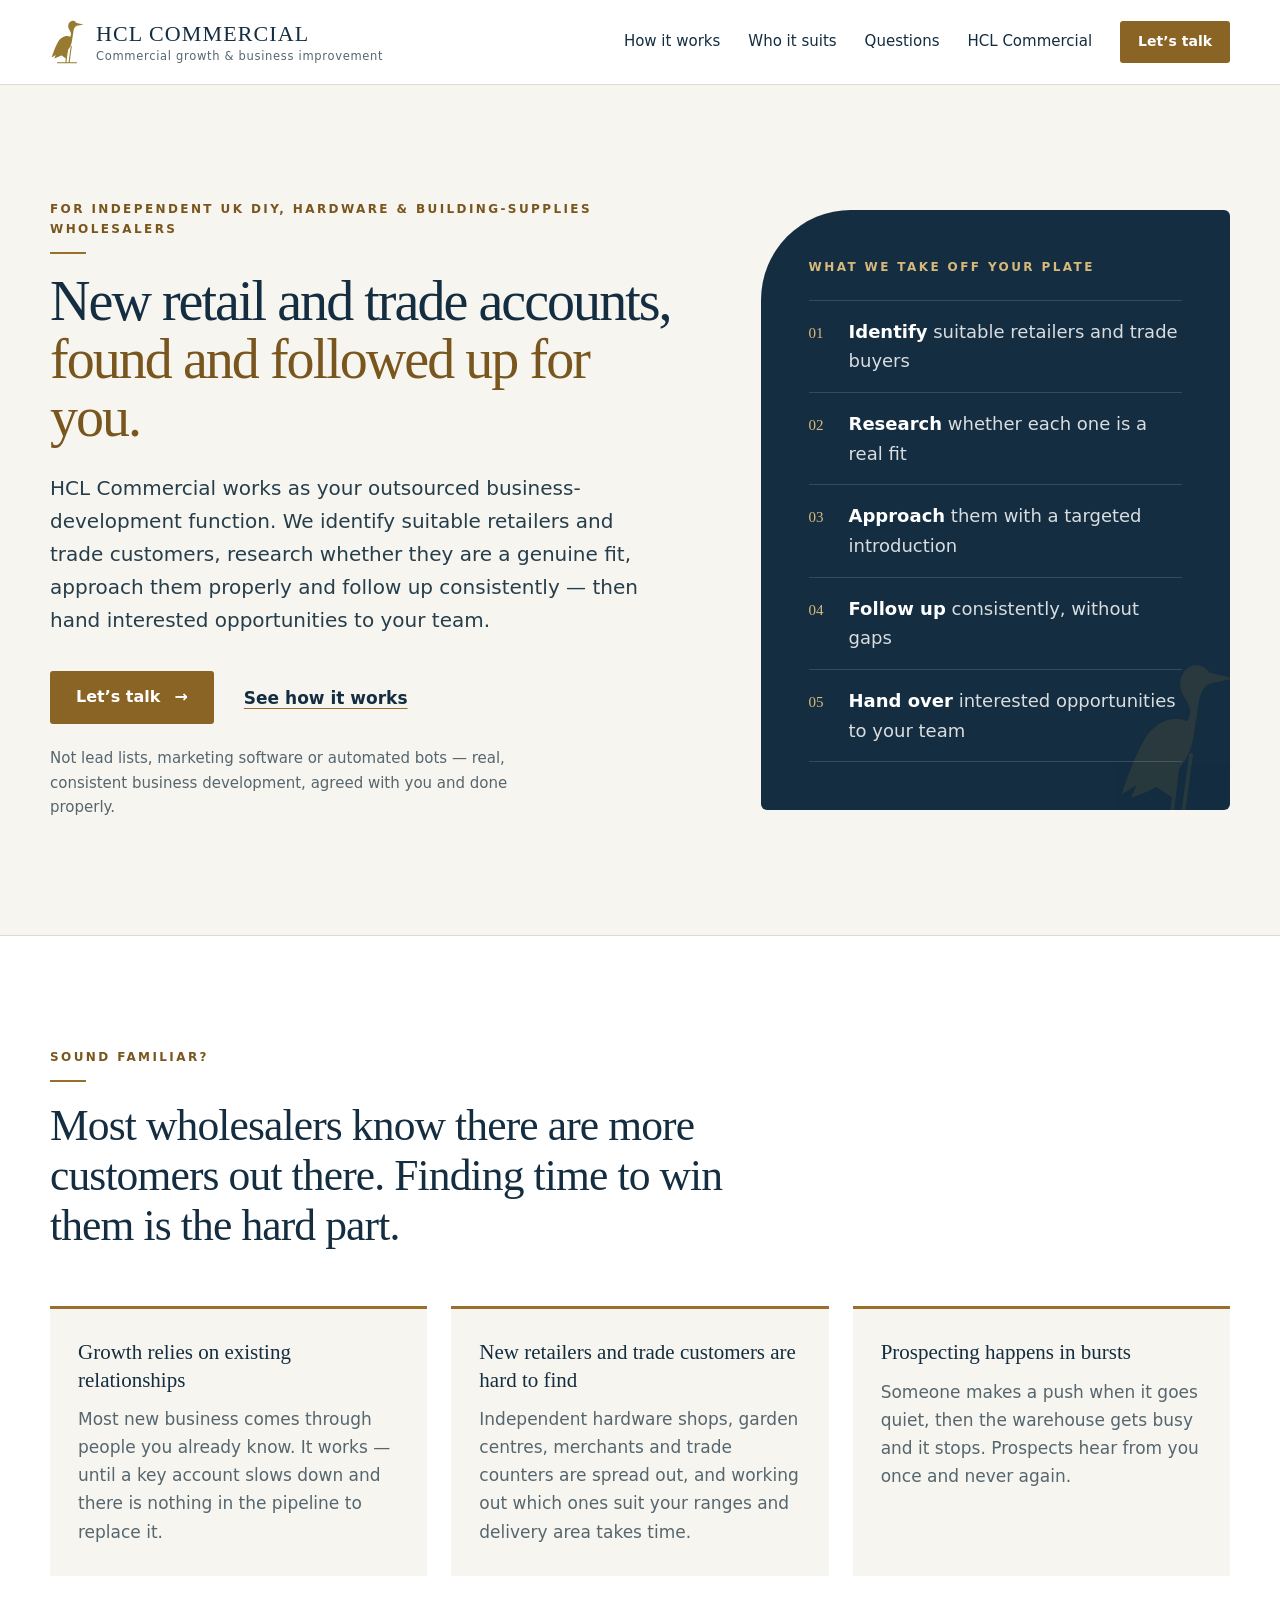
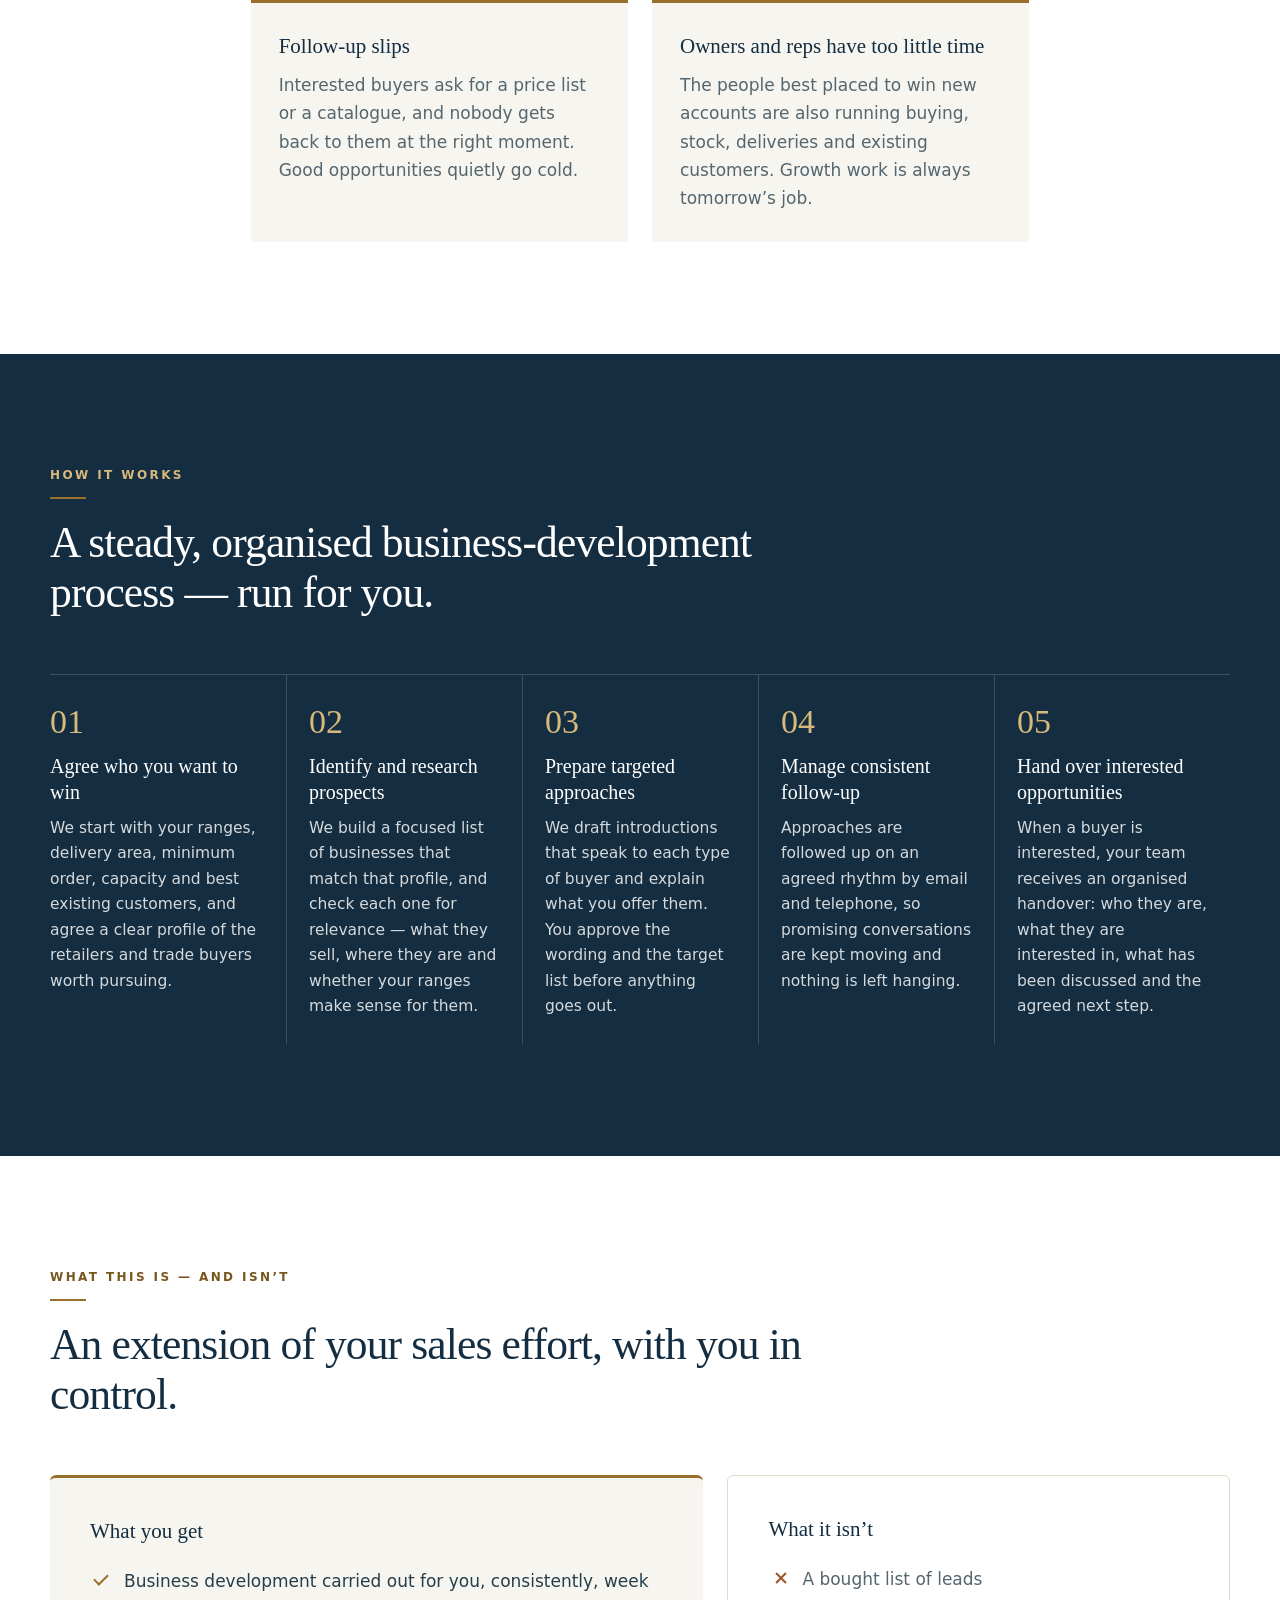
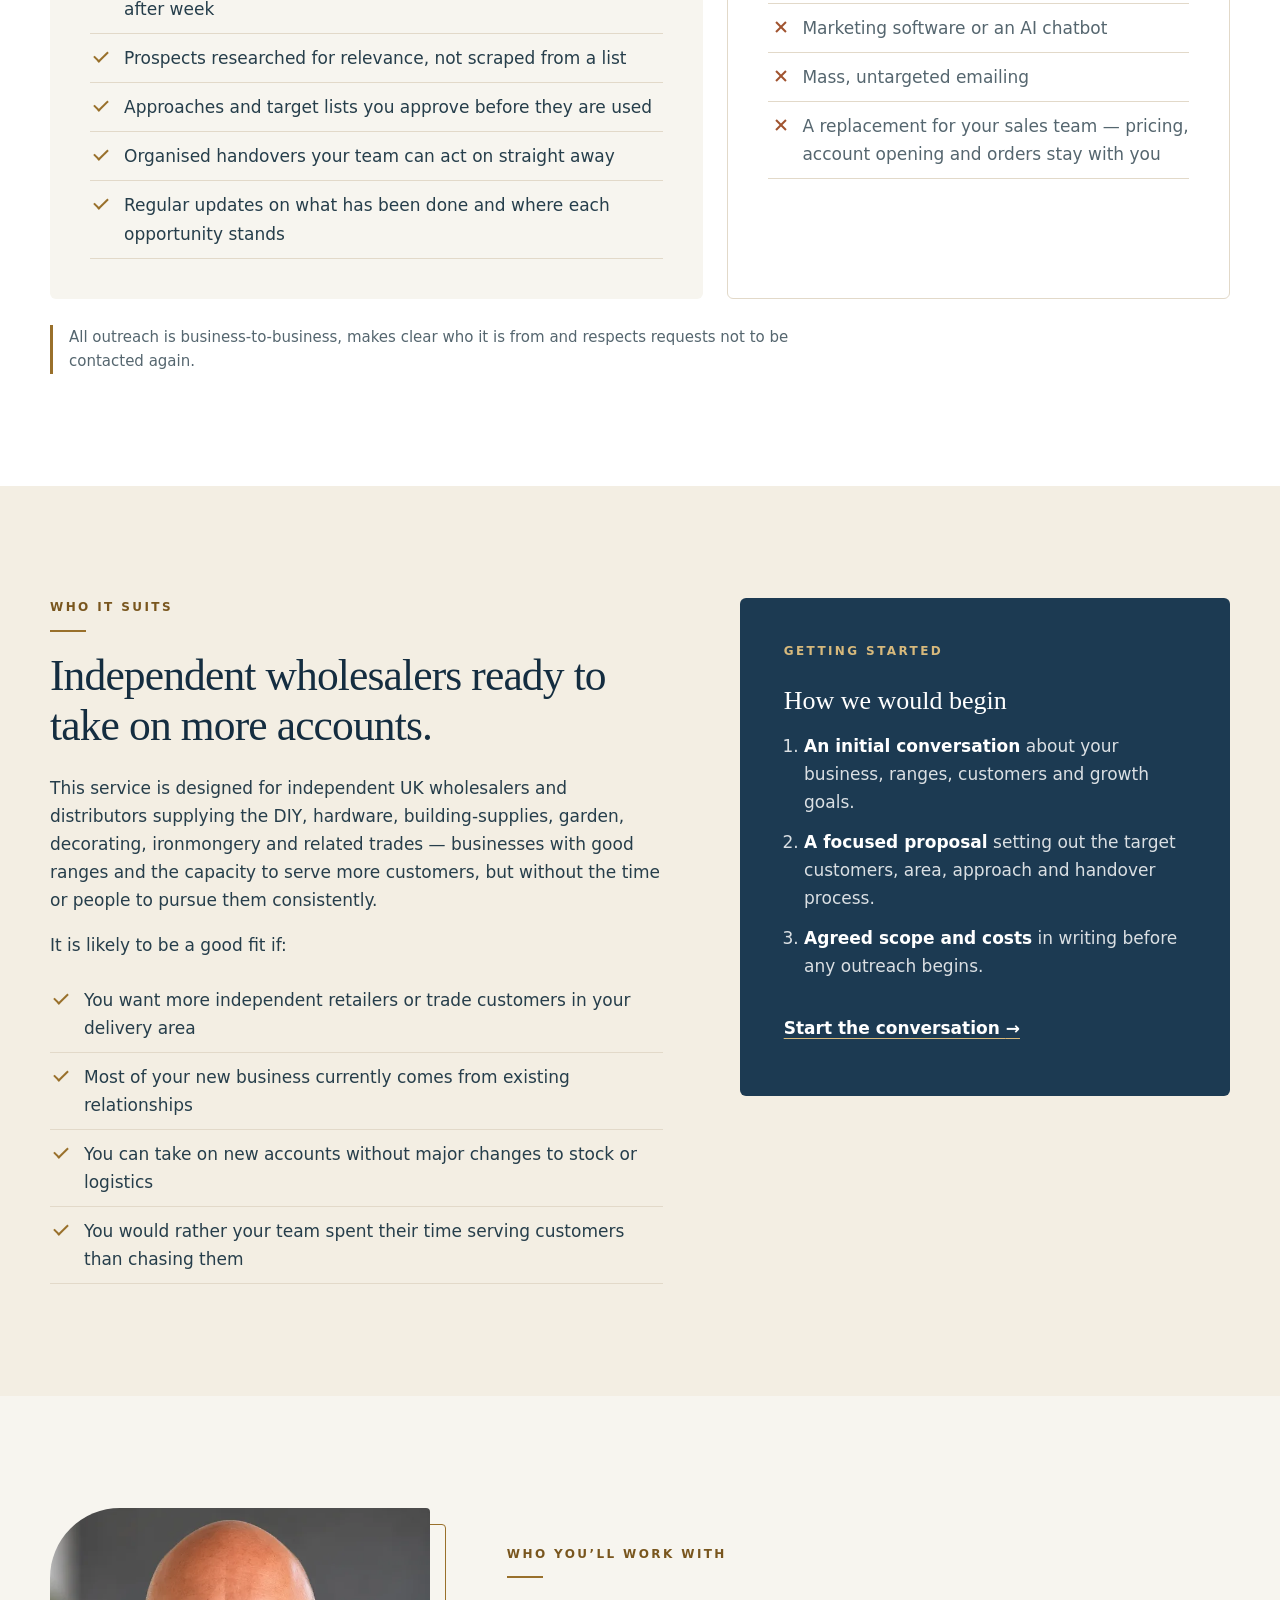
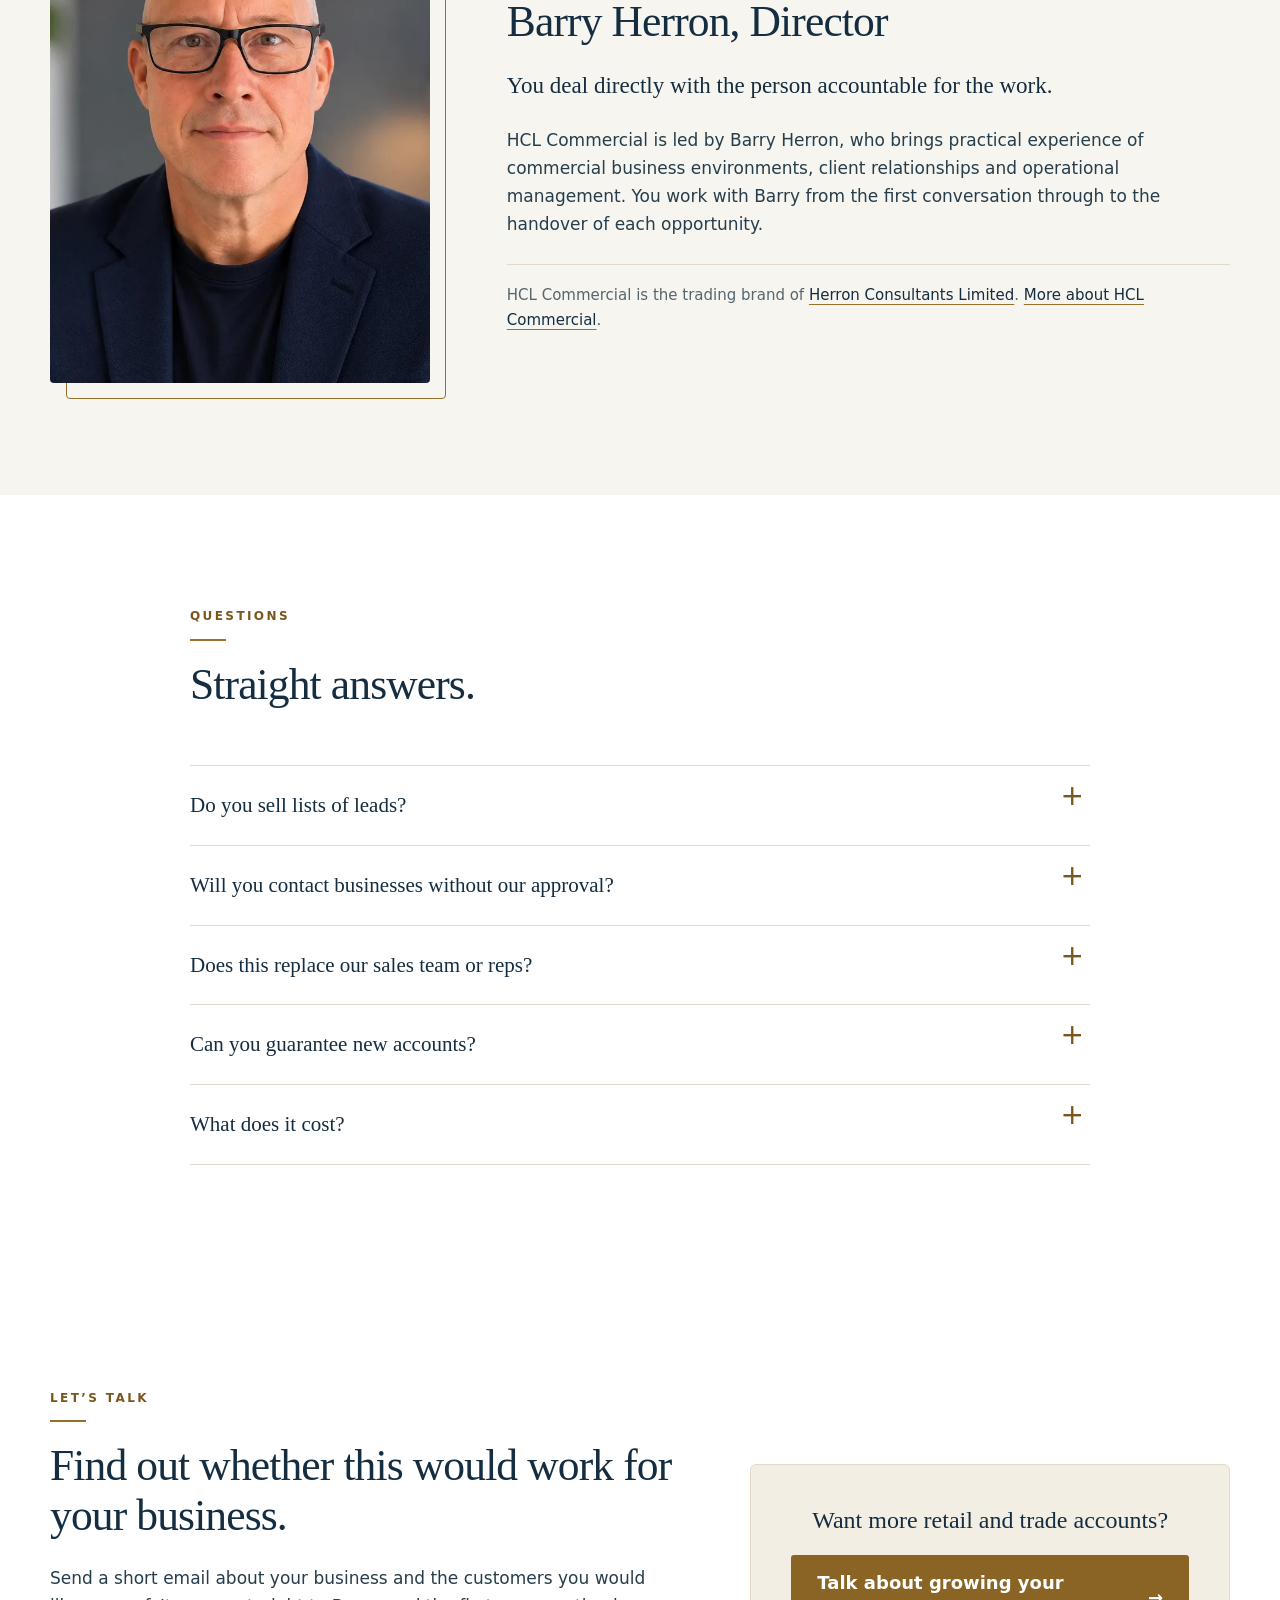
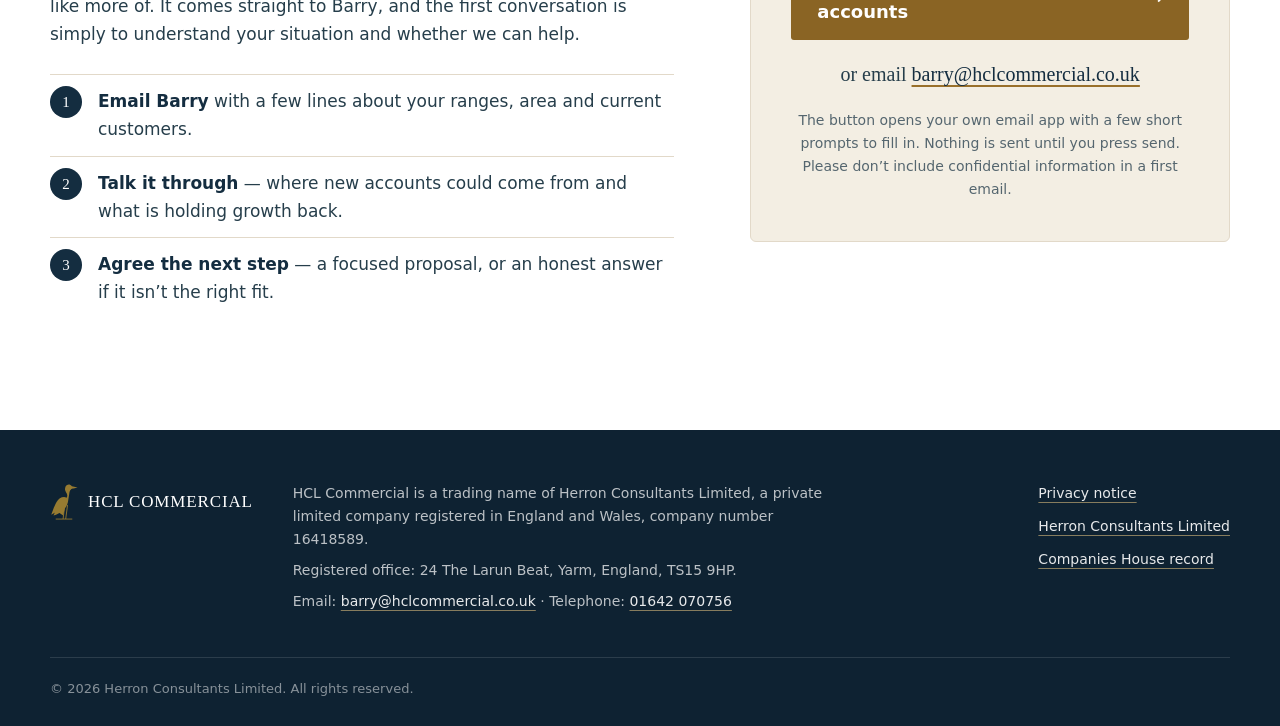
==== wholesalers/index.html @ dc5cf406 "Add /wholesalers/ landing page for DIY, hardware and building-supplies wholesalers (for review) Outs" ====
<!doctype html>
<html lang="en-GB">
<head>
  <meta charset="utf-8">
  <meta name="viewport" content="width=device-width, initial-scale=1">
  <title>Business development for DIY, hardware &amp; building-supplies wholesalers | HCL Commercial</title>
  <meta name="description" content="Outsourced business development for independent UK DIY, hardware and building-supplies wholesalers. HCL Commercial finds and researches suitable retailers and trade customers, approaches them and follows up consistently, then hands genuine opportunities to your team.">
  <link rel="canonical" href="https://www.hclcommercial.co.uk/wholesalers/">
  <meta name="theme-color" content="#142d40">
  <meta property="og:type" content="website">
  <meta property="og:site_name" content="HCL Commercial">
  <meta property="og:title" content="New retail and trade accounts, found and followed up for you">
  <meta property="og:description" content="Outsourced business development for independent UK DIY, hardware and building-supplies wholesalers.">
  <meta property="og:url" content="https://www.hclcommercial.co.uk/wholesalers/">
  <meta property="og:locale" content="en_GB">
  <link rel="icon" href="../assets/heron.svg" type="image/svg+xml">
  <link rel="stylesheet" href="../assets/home.css">
  <link rel="stylesheet" href="../assets/wholesalers.css">
  <script type="application/ld+json">
  {
    "@context": "https://schema.org",
    "@type": "Service",
    "name": "Outsourced business development for DIY, hardware and building-supplies wholesalers",
    "serviceType": "Business development and customer acquisition",
    "areaServed": "GB",
    "url": "https://www.hclcommercial.co.uk/wholesalers/",
    "provider": {
      "@type": "ProfessionalService",
      "name": "HCL Commercial",
      "url": "https://www.hclcommercial.co.uk/",
      "email": "barry@hclcommercial.co.uk",
      "parentOrganization": { "@type": "Organization", "name": "Herron Consultants Limited", "url": "https://www.herronconsultantslimited.co.uk/" }
    }
  }
  </script>
</head>
<body>
  <a class="skip-link" href="#main">Skip to content</a>

  <header class="site-header">
    <div class="wrap header-inner">
      <a class="brand" href="../" aria-label="HCL Commercial home">
        <img src="../assets/heron.svg" width="34" height="48" alt="">
        <span>HCL COMMERCIAL<small>Commercial growth &amp; business improvement</small></span>
      </a>
      <button class="menu-toggle" type="button" aria-expanded="false" aria-controls="navigation">
        <span class="menu-bars" aria-hidden="true"></span><span class="visually-hidden">Menu</span>
      </button>
      <nav id="navigation" aria-label="Main">
        <a href="#how">How it works</a>
        <a href="#fit">Who it suits</a>
        <a href="#faq">Questions</a>
        <a href="../">HCL Commercial</a>
        <a class="button button-small" href="#contact">Let’s talk</a>
      </nav>
    </div>
  </header>

  <main id="main">
    <section class="hero" id="top" aria-labelledby="hero-title">
      <div class="wrap hero-grid">
        <div class="hero-copy">
          <p class="eyebrow">For independent UK DIY, hardware &amp; building-supplies wholesalers</p>
          <h1 id="hero-title">New retail and trade accounts, <span>found and followed up for you.</span></h1>
          <p class="lead">
            HCL Commercial works as your outsourced business-development function. We identify
            suitable retailers and trade customers, research whether they are a genuine fit, approach
            them properly and follow up consistently — then hand interested opportunities to your team.
          </p>
          <div class="hero-actions">
            <a class="button" href="#contact">Let’s talk <span aria-hidden="true">→</span></a>
            <a class="text-link" href="#how">See how it works</a>
          </div>
          <p class="hero-note">Not lead lists, marketing software or automated bots — real, consistent business development, agreed with you and done properly.</p>
        </div>

        <aside class="hero-panel" aria-label="What HCL Commercial does for wholesalers">
          <p class="panel-label">What we take off your plate</p>
          <ol class="flow">
            <li><span>01</span><div><strong>Identify</strong> suitable retailers and trade buyers</div></li>
            <li><span>02</span><div><strong>Research</strong> whether each one is a real fit</div></li>
            <li><span>03</span><div><strong>Approach</strong> them with a targeted introduction</div></li>
            <li><span>04</span><div><strong>Follow up</strong> consistently, without gaps</div></li>
            <li><span>05</span><div><strong>Hand over</strong> interested opportunities to your team</div></li>
          </ol>
          <img class="panel-mark" src="../assets/heron.svg" width="64" height="90" alt="">
        </aside>
      </div>
    </section>

    <section class="section problem" aria-labelledby="problem-title">
      <div class="wrap">
        <div class="section-head">
          <p class="eyebrow">Sound familiar?</p>
          <h2 id="problem-title">Most wholesalers know there are more customers out there. Finding time to win them is the hard part.</h2>
        </div>
        <ul class="problem-grid problem-grid-wide" role="list">
          <li>
            <h3>Growth relies on existing relationships</h3>
            <p>Most new business comes through people you already know. It works — until a key account slows down and there is nothing in the pipeline to replace it.</p>
          </li>
          <li>
            <h3>New retailers and trade customers are hard to find</h3>
            <p>Independent hardware shops, garden centres, merchants and trade counters are spread out, and working out which ones suit your ranges and delivery area takes time.</p>
          </li>
          <li>
            <h3>Prospecting happens in bursts</h3>
            <p>Someone makes a push when it goes quiet, then the warehouse gets busy and it stops. Prospects hear from you once and never again.</p>
          </li>
          <li>
            <h3>Follow-up slips</h3>
            <p>Interested buyers ask for a price list or a catalogue, and nobody gets back to them at the right moment. Good opportunities quietly go cold.</p>
          </li>
          <li>
            <h3>Owners and reps have too little time</h3>
            <p>The people best placed to win new accounts are also running buying, stock, deliveries and existing customers. Growth work is always tomorrow’s job.</p>
          </li>
        </ul>
      </div>
    </section>

    <section class="section approach" id="how" aria-labelledby="how-title">
      <div class="wrap">
        <div class="section-head section-head-light">
          <p class="eyebrow">How it works</p>
          <h2 id="how-title">A steady, organised business-development process — run for you.</h2>
        </div>
        <ol class="process">
          <li>
            <span class="step-number">01</span>
            <h3>Agree who you want to win</h3>
            <p>We start with your ranges, delivery area, minimum order, capacity and best existing customers, and agree a clear profile of the retailers and trade buyers worth pursuing.</p>
          </li>
          <li>
            <span class="step-number">02</span>
            <h3>Identify and research prospects</h3>
            <p>We build a focused list of businesses that match that profile, and check each one for relevance — what they sell, where they are and whether your ranges make sense for them.</p>
          </li>
          <li>
            <span class="step-number">03</span>
            <h3>Prepare targeted approaches</h3>
            <p>We draft introductions that speak to each type of buyer and explain what you offer them. You approve the wording and the target list before anything goes out.</p>
          </li>
          <li>
            <span class="step-number">04</span>
            <h3>Manage consistent follow-up</h3>
            <p>Approaches are followed up on an agreed rhythm by email and telephone, so promising conversations are kept moving and nothing is left hanging.</p>
          </li>
          <li>
            <span class="step-number">05</span>
            <h3>Hand over interested opportunities</h3>
            <p>When a buyer is interested, your team receives an organised handover: who they are, what they are interested in, what has been discussed and the agreed next step.</p>
          </li>
        </ol>
      </div>
    </section>

    <section class="section" aria-labelledby="control-title">
      <div class="wrap">
        <div class="section-head">
          <p class="eyebrow">What this is — and isn’t</p>
          <h2 id="control-title">An extension of your sales effort, with you in control.</h2>
        </div>
        <div class="is-isnt">
          <div class="is-card">
            <h3>What you get</h3>
            <ul class="ticks">
              <li>Business development carried out for you, consistently, week after week</li>
              <li>Prospects researched for relevance, not scraped from a list</li>
              <li>Approaches and target lists you approve before they are used</li>
              <li>Organised handovers your team can act on straight away</li>
              <li>Regular updates on what has been done and where each opportunity stands</li>
            </ul>
          </div>
          <div class="isnt-card">
            <h3>What it isn’t</h3>
            <ul class="crosses">
              <li>A bought list of leads</li>
              <li>Marketing software or an AI chatbot</li>
              <li>Mass, untargeted emailing</li>
              <li>A replacement for your sales team — pricing, account opening and orders stay with you</li>
            </ul>
          </div>
        </div>
        <p class="compliance-note">All outreach is business-to-business, makes clear who it is from and respects requests not to be contacted again.</p>
      </div>
    </section>

    <section class="section services" id="fit" aria-labelledby="fit-title">
      <div class="wrap who-grid">
        <div>
          <p class="eyebrow">Who it suits</p>
          <h2 id="fit-title">Independent wholesalers ready to take on more accounts.</h2>
          <p>
            This service is designed for independent UK wholesalers and distributors supplying the DIY,
            hardware, building-supplies, garden, decorating, ironmongery and related trades — businesses
            with good ranges and the capacity to serve more customers, but without the time or people to
            pursue them consistently.
          </p>
          <p>It is likely to be a good fit if:</p>
          <ul class="ticks">
            <li>You want more independent retailers or trade customers in your delivery area</li>
            <li>Most of your new business currently comes from existing relationships</li>
            <li>You can take on new accounts without major changes to stock or logistics</li>
            <li>You would rather your team spent their time serving customers than chasing them</li>
          </ul>
        </div>
        <aside class="sector-card" aria-labelledby="start-title">
          <p class="panel-label">Getting started</p>
          <h3 id="start-title">How we would begin</h3>
          <ol class="start-steps">
            <li><strong>An initial conversation</strong> about your business, ranges, customers and growth goals.</li>
            <li><strong>A focused proposal</strong> setting out the target customers, area, approach and handover process.</li>
            <li><strong>Agreed scope and costs</strong> in writing before any outreach begins.</li>
          </ol>
          <a class="text-link text-link-light" href="#contact">Start the conversation <span aria-hidden="true">→</span></a>
        </aside>
      </div>
    </section>

    <section class="section about" aria-labelledby="about-title">
      <div class="wrap about-grid">
        <picture class="about-photo">
          <source srcset="../assets/barry-herron.webp" type="image/webp">
          <img src="../assets/barry-herron.jpg" alt="Barry Herron, Director of HCL Commercial" width="640" height="800" loading="lazy" decoding="async">
        </picture>
        <div class="about-copy">
          <p class="eyebrow">Who you’ll work with</p>
          <h2 id="about-title">Barry Herron, Director</h2>
          <p class="about-lead">You deal directly with the person accountable for the work.</p>
          <p>
            HCL Commercial is led by Barry Herron, who brings practical experience of commercial
            business environments, client relationships and operational management. You work with Barry
            from the first conversation through to the handover of each opportunity.
          </p>
          <p class="about-parent">
            HCL Commercial is the trading brand of
            <a href="https://www.herronconsultantslimited.co.uk/" rel="noopener">Herron Consultants Limited</a>.
            <a href="../">More about HCL Commercial</a>.
          </p>
        </div>
      </div>
    </section>

    <section class="section" id="faq" aria-labelledby="faq-title">
      <div class="wrap faq-wrap">
        <div class="section-head">
          <p class="eyebrow">Questions</p>
          <h2 id="faq-title">Straight answers.</h2>
        </div>
        <div class="faq">
          <details>
            <summary>Do you sell lists of leads?</summary>
            <p>No. We identify and research prospects specifically for your business, approach them and follow up. The work is in finding the right buyers and turning interest into a conversation with your team.</p>
          </details>
          <details>
            <summary>Will you contact businesses without our approval?</summary>
            <p>No. You approve the target profile, the list and the wording of approaches before anything is sent, including how we introduce ourselves on your behalf.</p>
          </details>
          <details>
            <summary>Does this replace our sales team or reps?</summary>
            <p>No. It gives them a steady flow of researched, interested prospects. Pricing, terms, account opening and orders stay with your business.</p>
          </details>
          <details>
            <summary>Can you guarantee new accounts?</summary>
            <p>No — and anyone who does should be treated with caution. What we commit to is consistent, well-targeted activity, organised follow-up and clear updates on where every opportunity stands.</p>
          </details>
          <details>
            <summary>What does it cost?</summary>
            <p>It depends on the scope — the number and type of prospects, the area covered and the level of follow-up. We agree the scope and costs with you in writing before any work starts.</p>
          </details>
        </div>
      </div>
    </section>

    <section class="section contact" id="contact" aria-labelledby="contact-title">
      <div class="wrap contact-grid">
        <div>
          <p class="eyebrow">Let’s talk</p>
          <h2 id="contact-title">Find out whether this would work for your business.</h2>
          <p>
            Send a short email about your business and the customers you would like more of. It comes
            straight to Barry, and the first conversation is simply to understand your situation and whether
            we can help.
          </p>
          <ol class="cta-steps">
            <li><strong>Email Barry</strong> with a few lines about your ranges, area and current customers.</li>
            <li><strong>Talk it through</strong> — where new accounts could come from and what is holding growth back.</li>
            <li><strong>Agree the next step</strong> — a focused proposal, or an honest answer if it isn’t the right fit.</li>
          </ol>
        </div>
        <div class="contact-card">
          <p class="contact-card-title">Want more retail and trade accounts?</p>
          <a class="button button-large" href="mailto:barry@hclcommercial.co.uk?subject=Wholesale%20business%20development%20enquiry&amp;body=Hello%20Barry%2C%0A%0AOur%20business%20and%20main%20ranges%3A%0A%0A%0AThe%20area%20we%20deliver%20to%3A%0A%0A%0AThe%20types%20of%20customer%20we%20would%20like%20more%20of%20%28e.g.%20independent%20retailers%2C%20garden%20centres%2C%20merchants%2C%20trade%20counters%29%3A%0A%0A%0AHow%20we%20win%20new%20business%20at%20the%20moment%3A%0A%0A%0ABest%20way%20to%20reach%20me%3A%0A">Talk about growing your accounts <span aria-hidden="true">→</span></a>
          <p class="contact-email">or email <a href="mailto:barry@hclcommercial.co.uk?subject=Wholesale%20business%20development%20enquiry">barry@hclcommercial.co.uk</a></p>
          <p class="contact-note">The button opens your own email app with a few short prompts to fill in. Nothing is sent until you press send. Please don’t include confidential information in a first email.</p>
        </div>
      </div>
    </section>
  </main>

  <footer class="site-footer">
    <div class="wrap footer-grid">
      <div class="footer-brand">
        <img src="../assets/heron.svg" width="28" height="40" alt="">
        <span>HCL COMMERCIAL</span>
      </div>
      <div class="footer-legal">
        <p>HCL Commercial is a trading name of Herron Consultants Limited, a private limited company registered in England and Wales, company number 16418589.</p>
        <p>Registered office: 24 The Larun Beat, Yarm, England, <span class="nowrap">TS15 9HP</span>.</p>
        <p>Email: <a href="mailto:barry@hclcommercial.co.uk">barry@hclcommercial.co.uk</a> · Telephone: <a href="tel:+441642070756">01642 070756</a></p>
      </div>
      <nav class="footer-links" aria-label="Legal and company">
        <a href="../privacy.html">Privacy notice</a>
        <a href="https://www.herronconsultantslimited.co.uk/" rel="noopener">Herron Consultants Limited</a>
        <a href="https://find-and-update.company-information.service.gov.uk/company/16418589" rel="noopener">Companies House record</a>
      </nav>
    </div>
    <div class="wrap footer-base"><p>© <span data-year>2026</span> Herron Consultants Limited. All rights reserved.</p></div>
  </footer>

  <script src="../assets/home.js" defer></script>
</body>
</html>
---- assets/home.css ----
/* HCL Commercial — homepage styles (the /care-homes/ page keeps using /styles.css) */
:root {
  --navy: #142d40;
  --navy-2: #1c3a52;
  --navy-deep: #0e2232;
  --gold: #99702b;
  --gold-dark: #79561e;
  --gold-light: #d7b97c;
  --ivory: #f7f5ef;
  --sand: #f3eee3;
  --ink: #263e4b;
  --muted: #55666f;
  --line: #e2d9c9;
  --white: #fff;
  --serif: Georgia, "Iowan Old Style", "Times New Roman", serif;
  --sans: system-ui, -apple-system, BlinkMacSystemFont, "Segoe UI", Roboto, sans-serif;
  --header-h: 84px;
}

*, *::before, *::after { box-sizing: border-box; }
html { scroll-behavior: smooth; scroll-padding-top: var(--header-h); -webkit-text-size-adjust: 100%; }
@media (prefers-reduced-motion: reduce) { html { scroll-behavior: auto; } }
body { margin: 0; background: var(--white); color: var(--ink); font: 17px/1.65 var(--sans); -webkit-font-smoothing: antialiased; }
h1, h2, h3 { font-family: var(--serif); font-weight: 400; color: var(--navy); margin: 0 0 .55em; line-height: 1.15; }
h2 { font-size: clamp(30px, 3.4vw, 44px); letter-spacing: -.02em; }
h3 { font-size: 21px; line-height: 1.3; }
p { margin: 0 0 1em; }
a { color: inherit; text-underline-offset: 4px; }
img { max-width: 100%; }
:focus-visible { outline: 3px solid #23659a; outline-offset: 4px; }

.wrap { width: min(1180px, calc(100% - 64px)); margin-inline: auto; }
.visually-hidden { position: absolute !important; width: 1px; height: 1px; overflow: hidden; clip: rect(0 0 0 0); white-space: nowrap; }
.skip-link { position: absolute; left: 16px; top: -60px; z-index: 100; background: var(--navy); color: #fff; padding: 10px 16px; }
.skip-link:focus { top: 12px; }
.nowrap { white-space: nowrap; }

/* Buttons and links */
.button {
  display: inline-flex; align-items: center; justify-content: center; gap: 14px;
  min-height: 50px; padding: 13px 26px; border-radius: 3px; border: 0;
  background: #8a6424; color: #fff; font-weight: 650; font-size: 16px; text-decoration: none;
}
.button:hover { background: var(--gold-dark); }
.button-small { min-height: 42px; padding: 9px 18px; font-size: 14px; }
.button-large { min-height: 58px; font-size: 18px; width: 100%; }
.text-link { font-weight: 600; color: var(--navy); text-decoration: underline; text-decoration-color: var(--gold); }
.text-link:hover { color: var(--gold-dark); }
.text-link-light { color: #fff; text-decoration-color: var(--gold-light); }
.text-link-light:hover { color: var(--gold-light); }

/* Eyebrows and section heads */
.eyebrow { text-transform: uppercase; font-size: 12px; letter-spacing: .2em; font-weight: 700; color: var(--gold-dark); margin-bottom: 18px; }
.eyebrow::after { content: ""; display: block; width: 36px; height: 2px; background: var(--gold); margin-top: 12px; }
.section { padding-block: clamp(64px, 9vw, 112px); }
.section-head { max-width: 760px; margin-bottom: clamp(36px, 5vw, 56px); }
.section-intro { font-size: 19px; color: var(--muted); }

/* Header */
.site-header { position: sticky; top: 0; z-index: 30; background: #fff; border-bottom: 1px solid var(--line); }
.header-inner { display: flex; align-items: center; justify-content: space-between; gap: 24px; min-height: var(--header-h); }
.brand { display: flex; align-items: center; gap: 12px; text-decoration: none; }
.brand span { font-family: var(--serif); color: var(--navy); font-size: 22px; letter-spacing: .05em; line-height: 1.15; }
.brand small { display: block; font-family: var(--sans); font-size: 11.5px; letter-spacing: .06em; color: var(--muted); margin-top: 4px; }
#navigation { display: flex; align-items: center; gap: 28px; }
#navigation > a:not(.button) { font-size: 15px; text-decoration: none; color: var(--navy); padding-block: 6px; border-bottom: 2px solid transparent; }
#navigation > a:not(.button):hover { border-bottom-color: var(--gold); }
.menu-toggle { display: none; width: 46px; height: 46px; border: 1px solid var(--line); border-radius: 4px; background: #fff; cursor: pointer; position: relative; }
.menu-bars, .menu-bars::before, .menu-bars::after { position: absolute; left: 12px; width: 20px; height: 2px; background: var(--navy); content: ""; }
.menu-bars { top: 22px; }
.menu-bars::before { top: -6px; left: 0; }
.menu-bars::after { top: 6px; left: 0; }
.menu-toggle[aria-expanded="true"] .menu-bars { background: transparent; }
.menu-toggle[aria-expanded="true"] .menu-bars::before { top: 0; transform: rotate(45deg); }
.menu-toggle[aria-expanded="true"] .menu-bars::after { top: 0; transform: rotate(-45deg); }

/* Hero */
.hero { background: var(--ivory); border-bottom: 1px solid var(--line); }
.hero-grid { display: grid; grid-template-columns: 1.35fr 1fr; gap: clamp(40px, 6vw, 80px); align-items: center; padding-block: clamp(64px, 9vw, 120px); }
.hero h1 { font-size: clamp(40px, 5.2vw, 66px); line-height: 1.04; letter-spacing: -.035em; margin-bottom: 26px; }
.hero h1 span { display: block; color: var(--gold-dark); }
.lead { font-size: clamp(18px, 1.6vw, 20px); max-width: 600px; margin-bottom: 34px; }
.hero-actions { display: flex; flex-wrap: wrap; align-items: center; gap: 18px 30px; }

.hero-panel { position: relative; overflow: hidden; background: var(--navy); color: #fff; border-radius: 90px 6px 6px 6px; padding: clamp(32px, 4vw, 48px); }
.panel-label { text-transform: uppercase; font-size: 12px; letter-spacing: .2em; font-weight: 700; color: var(--gold-light); margin-bottom: 22px; }
.flow { list-style: none; margin: 0; padding: 0; position: relative; z-index: 1; }
.flow li { display: flex; gap: 18px; align-items: baseline; padding: 16px 0; border-top: 1px solid rgba(255, 255, 255, .14); font-size: 18px; color: rgba(255, 255, 255, .84); }
.flow li:last-child { border-bottom: 1px solid rgba(255, 255, 255, .14); }
.flow span { font-family: var(--serif); color: var(--gold-light); font-size: 15px; min-width: 22px; }
.flow strong { color: #fff; font-weight: 650; }
.panel-mark { position: absolute; right: -6px; bottom: -14px; width: 120px; height: auto; opacity: .16; }

/* Problem */
.problem-grid { list-style: none; margin: 0; padding: 0; display: grid; grid-template-columns: repeat(3, 1fr); gap: 24px; }
.problem-grid li { background: var(--ivory); border-top: 3px solid var(--gold); padding: 30px 28px; }
.problem-grid p { margin: 0; color: var(--muted); }

/* Services */
.services { background: var(--sand); }
.service-grid { list-style: none; margin: 0; padding: 0; display: grid; grid-template-columns: repeat(2, 1fr); gap: 24px; }
.service { background: #fff; border: 1px solid var(--line); border-radius: 4px; padding: 34px 32px; }
.service p { margin: 0; color: var(--muted); }
.service-icon { display: flex; align-items: center; justify-content: center; width: 58px; height: 58px; border-radius: 50%; background: var(--sand); color: var(--gold-dark); margin-bottom: 20px; }
.service-icon svg { width: 32px; height: 32px; }

/* Approach */
.approach { background: var(--navy); color: rgba(255, 255, 255, .82); }
.section-head-light h2 { color: #fff; }
.section-head-light .eyebrow { color: var(--gold-light); }
.steps { list-style: none; margin: 0; padding: 0; display: grid; grid-template-columns: repeat(4, 1fr); gap: 0; border-top: 1px solid rgba(255, 255, 255, .16); }
.steps li { padding: 30px 26px 8px 0; }
.steps li + li { padding-left: 26px; border-left: 1px solid rgba(255, 255, 255, .16); }
.steps h3 { color: #fff; }
.steps p { font-size: 16px; }
.step-number { display: block; font-family: var(--serif); font-size: 34px; color: var(--gold-light); margin-bottom: 14px; line-height: 1; }

/* Who we help */
.who-grid { display: grid; grid-template-columns: 1.25fr 1fr; gap: clamp(36px, 6vw, 80px); align-items: start; }
.ticks { list-style: none; margin: 0; padding: 0; }
.ticks li { position: relative; padding: 10px 0 10px 34px; border-bottom: 1px solid var(--line); }
.ticks li::before { content: ""; position: absolute; left: 4px; top: 17px; width: 14px; height: 8px; border-left: 2px solid var(--gold); border-bottom: 2px solid var(--gold); transform: rotate(-45deg); }
.sector-card { background: var(--navy-2); color: rgba(255, 255, 255, .84); border-radius: 6px; padding: clamp(30px, 4vw, 44px); }
.sector-card h3 { color: #fff; font-size: 26px; }
.coming-soon { display: table; font-size: 13px; font-weight: 600; letter-spacing: .05em; color: var(--navy); background: var(--gold-light); border-radius: 30px; padding: 4px 14px; margin: 4px 0 22px; }

/* About */
.about { background: var(--ivory); }
.about-grid { display: grid; grid-template-columns: minmax(240px, 380px) 1fr; gap: clamp(36px, 6vw, 88px); align-items: center; }
.about-photo { display: block; position: relative; z-index: 0; }
.about-photo img { display: block; width: 100%; height: auto; border-radius: 70px 4px 4px 4px; }
.about-photo::after { content: ""; position: absolute; z-index: -1; inset: 16px -16px -16px 16px; border: 1px solid var(--gold); border-radius: 70px 4px 4px 4px; }
.about-lead { font-family: var(--serif); font-size: 23px; line-height: 1.4; color: var(--navy); }
.about-parent { font-size: 15px; color: var(--muted); border-top: 1px solid var(--line); padding-top: 18px; margin-top: 26px; }
.about-parent a { color: var(--navy); text-decoration-color: var(--gold); }

/* Contact */
.contact-grid { display: grid; grid-template-columns: 1.3fr 1fr; gap: clamp(36px, 6vw, 80px); align-items: center; }
.contact-hint { color: var(--muted); font-size: 16px; border-left: 3px solid var(--gold); padding-left: 16px; }
.contact-card { background: var(--sand); border: 1px solid var(--line); border-radius: 6px; padding: clamp(28px, 4vw, 40px); }
.contact-email { text-align: center; font-family: var(--serif); font-size: 20px; margin: 18px 0; word-break: break-word; }
.contact-email a { color: var(--navy); text-decoration-color: var(--gold); }
.contact-note { font-size: 14px; color: var(--muted); margin: 0; text-align: center; }

/* Footer */
.site-footer { background: var(--navy-deep); color: rgba(255, 255, 255, .72); font-size: 14px; padding-top: 52px; }
.footer-grid { display: grid; grid-template-columns: auto 1fr auto; gap: 40px; padding-bottom: 36px; border-bottom: 1px solid rgba(255, 255, 255, .12); }
.footer-brand { display: flex; align-items: center; gap: 10px; align-self: start; }
.footer-brand span { font-family: var(--serif); color: #fff; letter-spacing: .05em; font-size: 17px; }
.footer-legal p { margin: 0 0 8px; max-width: 560px; }
.footer-legal a, .footer-links a { color: rgba(255, 255, 255, .9); text-decoration-color: rgba(215, 185, 124, .6); word-break: break-word; }
.footer-legal a:hover, .footer-links a:hover { color: var(--gold-light); }
.footer-links { display: grid; gap: 10px; align-content: start; }
.footer-base { padding-block: 20px 26px; font-size: 13px; color: rgba(255, 255, 255, .5); }
.footer-base p { margin: 0; }

/* Privacy page */
.page-head { background: var(--ivory); border-bottom: 1px solid var(--line); padding-block: clamp(56px, 8vw, 88px); }
.page-head h1 { font-size: clamp(36px, 4.5vw, 52px); }
.policy { max-width: 760px; }
.policy h2 { font-size: 26px; margin-top: 1.8em; }
.policy h2:first-child { margin-top: 0; }
.policy ul { padding-left: 1.2em; }
.placeholder { background: #fff3df; border-left: 3px solid var(--gold); padding: 2px 6px; }

/* Responsive */
@media (max-width: 1020px) {
  .steps { grid-template-columns: repeat(2, 1fr); }
  .steps li:nth-child(3) { padding-left: 0; border-left: 0; }
  .steps li:nth-child(n+3) { border-top: 1px solid rgba(255, 255, 255, .16); }
  .footer-grid { grid-template-columns: 1fr 1fr; }
  .footer-legal { grid-column: 1 / -1; grid-row: 2; }
}

@media (max-width: 880px) {
  :root { --header-h: 72px; }
  .menu-toggle { display: inline-block; }
  #navigation { display: none; position: absolute; top: 100%; left: 0; right: 0; flex-direction: column; align-items: stretch; gap: 0; background: #fff; border-bottom: 1px solid var(--line); padding: 6px 32px 22px; box-shadow: 0 12px 24px rgba(20, 45, 64, .08); }
  #navigation.open { display: flex; }
  #navigation > a:not(.button) { padding: 14px 0; font-size: 17px; border-bottom: 1px solid var(--line); }
  #navigation .button { margin-top: 16px; min-height: 50px; font-size: 16px; }
  .header-inner { position: relative; }
  .hero-grid, .who-grid, .about-grid, .contact-grid { grid-template-columns: 1fr; }
  .problem-grid { grid-template-columns: 1fr; }
  .service-grid { grid-template-columns: 1fr; }
  .about-photo { max-width: 340px; }
}

@media (max-width: 600px) {
  body { font-size: 16.5px; }
  .wrap { width: calc(100% - 40px); }
  #navigation { padding-inline: 20px; }
  .brand span { font-size: 19px; }
  .brand small { font-size: 10.5px; }
  .hero-actions .button { width: 100%; }
  .hero-actions { flex-direction: column; align-items: stretch; text-align: center; }
  .hero-panel { border-radius: 60px 6px 6px 6px; }
  .steps { grid-template-columns: 1fr; }
  .steps li, .steps li + li { padding: 24px 0 4px; border-left: 0; }
  .steps li + li { border-top: 1px solid rgba(255, 255, 255, .16); }
  .service, .problem-grid li { padding: 26px 22px; }
  .about-photo { max-width: 300px; margin-right: 16px; }
  .footer-grid { grid-template-columns: 1fr; }
  .footer-legal { grid-row: auto; }
}

@media print {
  .site-header, .menu-toggle, .hero-actions { display: none !important; }
  .approach, .hero-panel, .sector-card, .site-footer { background: none !important; color: #000 !important; }
}
/* Enquiry call to action */
.hero-note { margin: 22px 0 0; font-size: 15px; color: var(--muted); max-width: 520px; }
.cta-steps { list-style: none; counter-reset: cta; margin: 26px 0 0; padding: 0; }
.cta-steps li { counter-increment: cta; position: relative; padding: 12px 0 12px 48px; border-top: 1px solid var(--line); }
.cta-steps li::before { content: counter(cta); position: absolute; left: 0; top: 11px; width: 32px; height: 32px; border-radius: 50%; background: var(--navy); color: #fff; font: 15px/32px var(--serif); text-align: center; }
.cta-steps strong { color: var(--navy); }
.contact-card-title { font-family: var(--serif); font-size: 24px; line-height: 1.25; color: var(--navy); text-align: center; margin-bottom: 20px; }
@media (max-width: 600px) { .hero-note { text-align: left; } }
---- assets/wholesalers.css ----
/* HCL Commercial — /wholesalers/ page additions. Builds on home.css; does not change it. */

/* Five problem cards: 3 + 2 on desktop */
.problem-grid-wide { grid-template-columns: repeat(6, 1fr); }
.problem-grid-wide li { grid-column: span 2; }
.problem-grid-wide li:nth-child(4) { grid-column: 2 / span 2; }
.problem-grid-wide li:nth-child(5) { grid-column: 4 / span 2; }

/* Five-step process on the navy band */
.process { list-style: none; margin: 0; padding: 0; display: grid; grid-template-columns: repeat(5, 1fr); border-top: 1px solid rgba(255, 255, 255, .16); }
.process li { padding: 30px 22px 8px 0; }
.process li + li { padding-left: 22px; border-left: 1px solid rgba(255, 255, 255, .16); }
.process h3 { color: #fff; font-size: 20px; }
.process p { font-size: 15.5px; }

/* What it is / isn't */
.is-isnt { display: grid; grid-template-columns: 1.3fr 1fr; gap: 24px; }
.is-card, .isnt-card { border-radius: 6px; padding: clamp(28px, 4vw, 40px); }
.is-card { background: var(--ivory); border-top: 3px solid var(--gold); }
.isnt-card { background: #fff; border: 1px solid var(--line); }
.crosses { list-style: none; margin: 0; padding: 0; }
.crosses li { position: relative; padding: 10px 0 10px 34px; border-bottom: 1px solid var(--line); color: var(--muted); }
.crosses li::before, .crosses li::after { content: ""; position: absolute; left: 6px; top: 22px; width: 14px; height: 2px; background: #a0532f; }
.crosses li::before { transform: rotate(45deg); }
.crosses li::after { transform: rotate(-45deg); }
.compliance-note { margin: 26px 0 0; font-size: 15px; color: var(--muted); border-left: 3px solid var(--gold); padding-left: 16px; max-width: 760px; }

/* Getting started list inside the navy card */
.start-steps { margin: 0 0 24px; padding-left: 1.2em; }
.start-steps li { margin-bottom: 12px; }
.start-steps strong { color: #fff; }

/* FAQ */
.faq-wrap { max-width: 900px; }
.faq details { border-top: 1px solid var(--line); }
.faq details:last-child { border-bottom: 1px solid var(--line); }
.faq summary { cursor: pointer; list-style: none; position: relative; padding: 22px 44px 22px 0; font-family: var(--serif); font-size: 21px; color: var(--navy); }
.faq summary::-webkit-details-marker { display: none; }
.faq summary::after { content: "+"; position: absolute; right: 6px; top: 16px; font: 28px/1 var(--sans); color: var(--gold-dark); }
.faq details[open] summary::after { content: "–"; }
.faq details p { margin: 0 0 22px; color: var(--muted); max-width: 720px; }

@media (max-width: 1020px) {
  .process { grid-template-columns: repeat(2, 1fr); }
  .process li, .process li + li { padding: 26px 22px 6px 0; border-left: 0; }
  .process li:nth-child(even) { padding-left: 22px; border-left: 1px solid rgba(255, 255, 255, .16); }
  .process li:nth-child(n+3) { border-top: 1px solid rgba(255, 255, 255, .16); }
}

@media (max-width: 880px) {
  .problem-grid-wide { grid-template-columns: 1fr; }
  .problem-grid-wide li, .problem-grid-wide li:nth-child(4), .problem-grid-wide li:nth-child(5) { grid-column: auto; }
  .is-isnt { grid-template-columns: 1fr; }
}

@media (max-width: 600px) {
  .process { grid-template-columns: 1fr; }
  .process li, .process li + li, .process li:nth-child(even) { padding: 24px 0 4px; border-left: 0; }
  .process li + li { border-top: 1px solid rgba(255, 255, 255, .16); }
  .faq summary { font-size: 19px; }
}

/* Comfortable tap target for the standalone link in the navy card */
.sector-card > .text-link { display: inline-block; padding: 10px 0; }

/* Longer headline than the homepage: slightly smaller so it sits in fewer lines */
.hero h1 { font-size: clamp(38px, 4.4vw, 56px); }
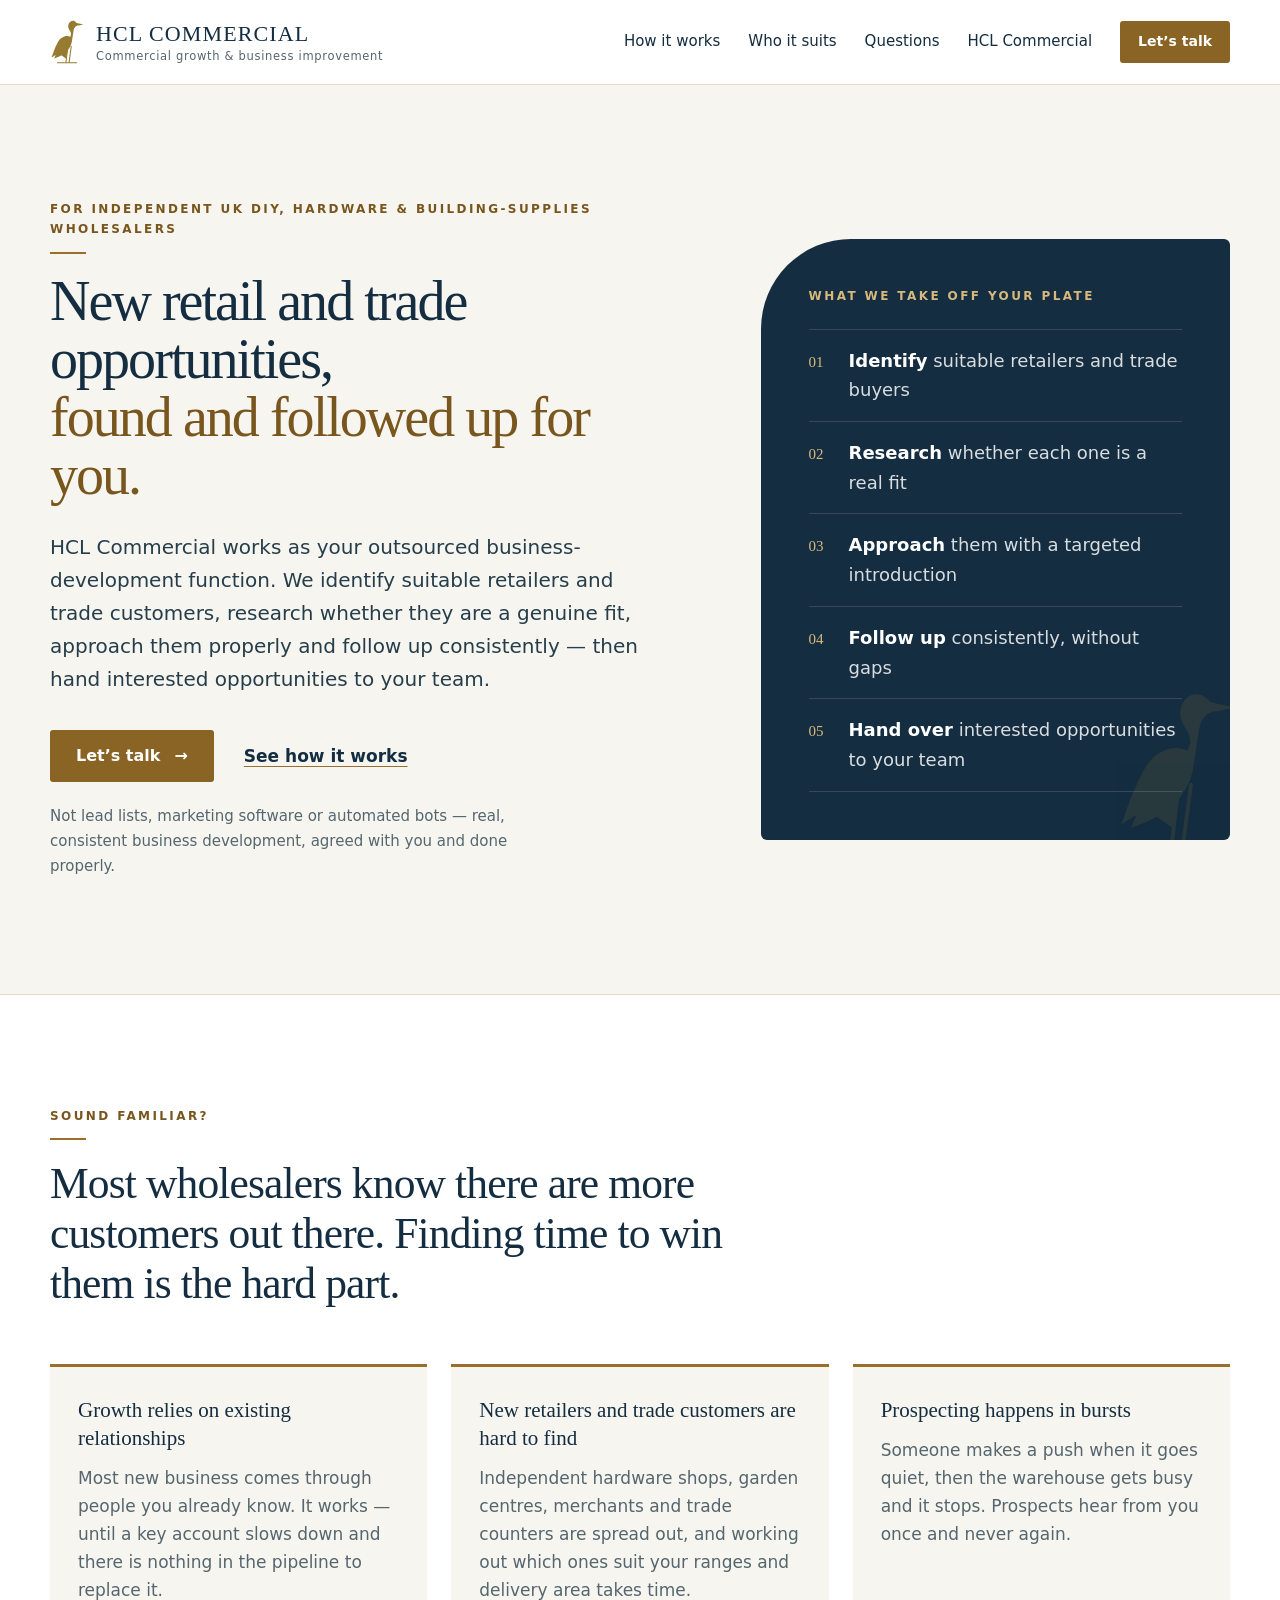
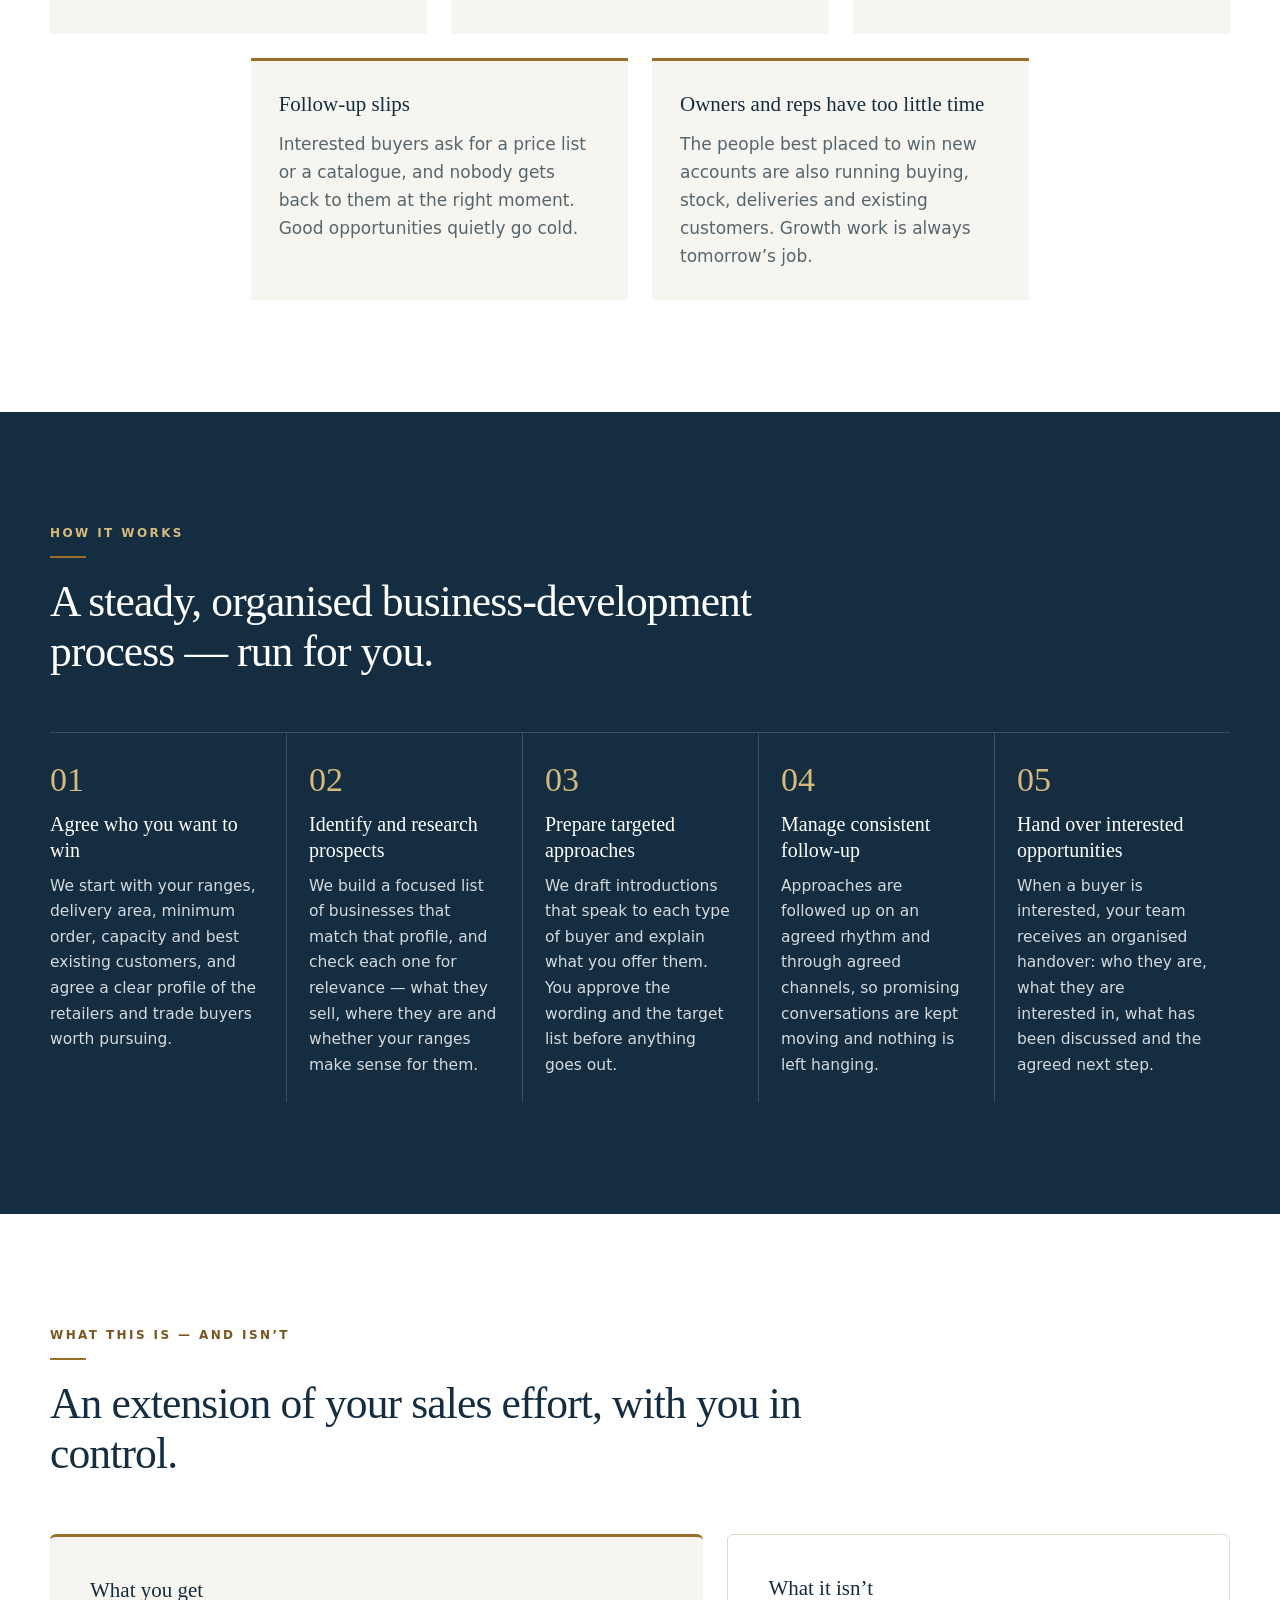
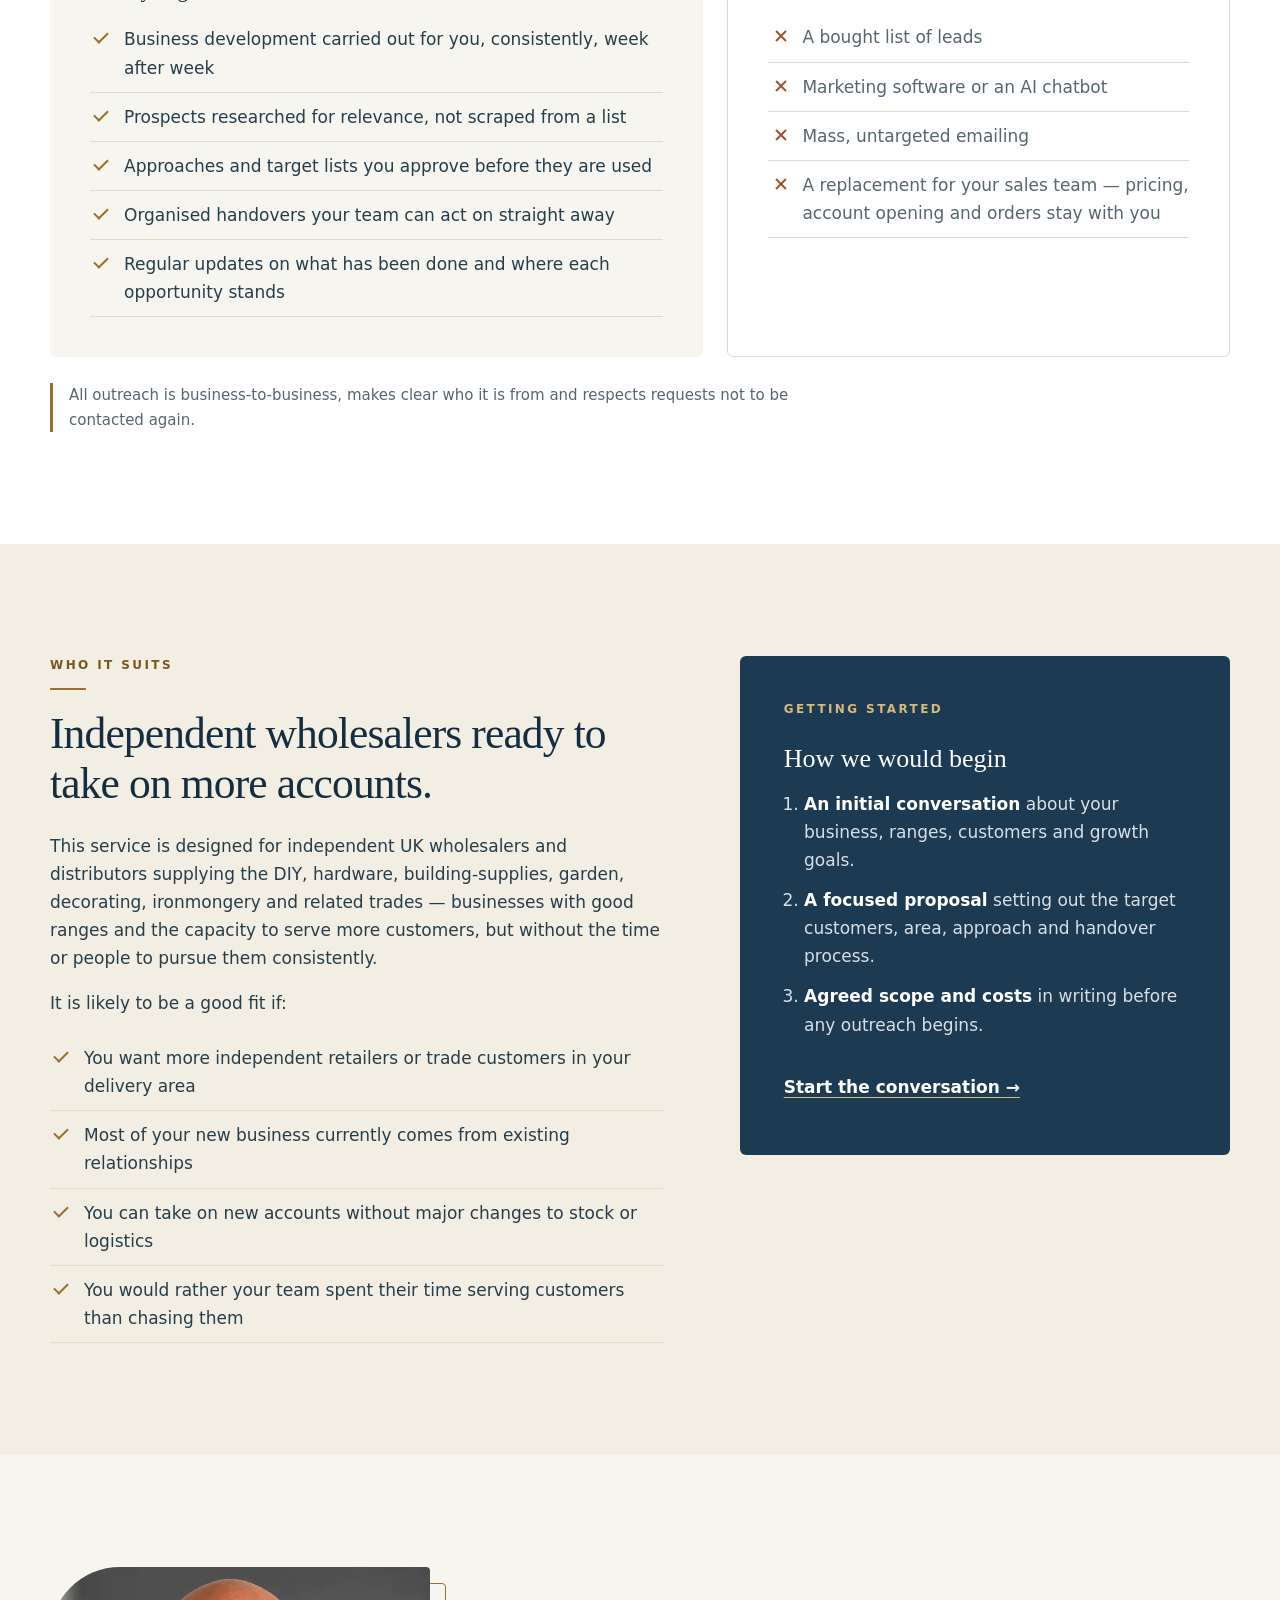
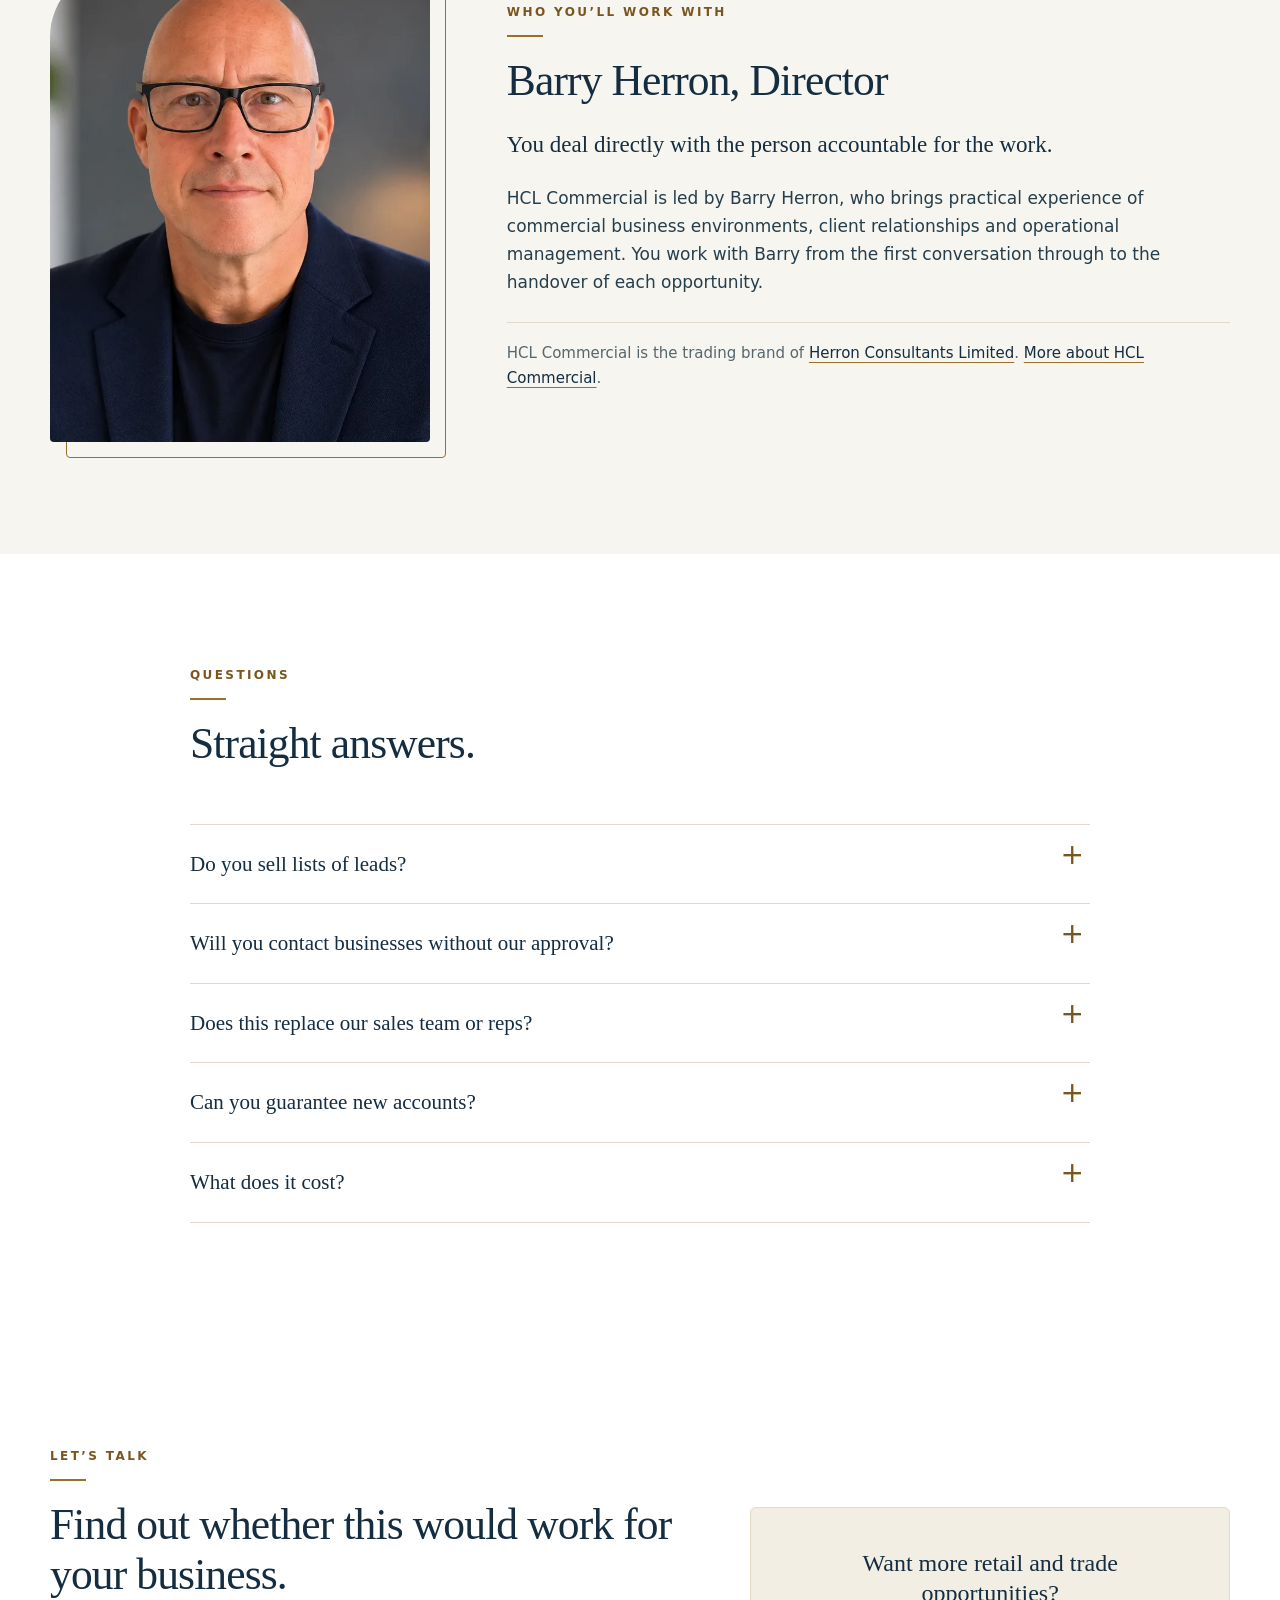
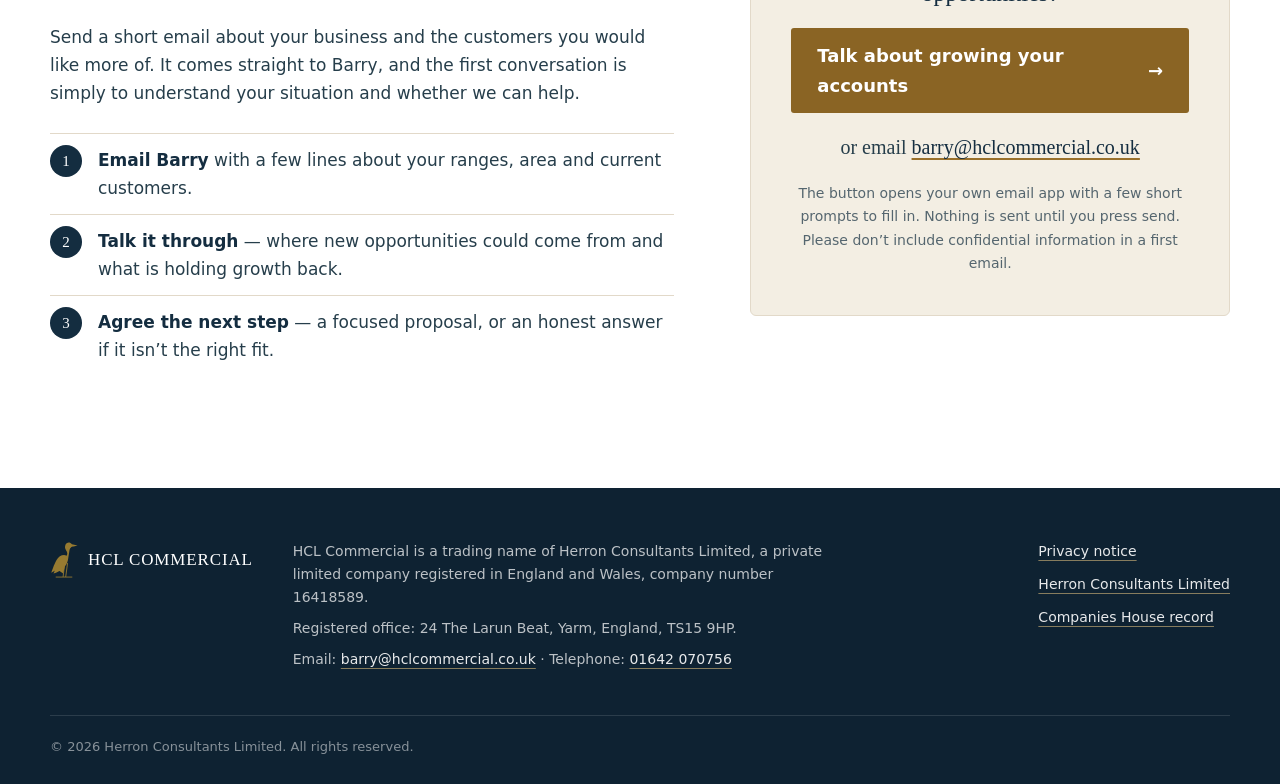
==== commit de725a92: "Add wholesalers page (dev branch): opportunity wording, follow-up via agreed channels, allowlist Co-" ====
--- a/wholesalers/index.html
+++ b/wholesalers/index.html
@@ -9,19 +9,19 @@
   <meta name="theme-color" content="#142d40">
   <meta property="og:type" content="website">
   <meta property="og:site_name" content="HCL Commercial">
-  <meta property="og:title" content="New retail and trade accounts, found and followed up for you">
+  <meta property="og:title" content="New retail and trade opportunities, found and followed up for you">
   <meta property="og:description" content="Outsourced business development for independent UK DIY, hardware and building-supplies wholesalers.">
   <meta property="og:url" content="https://www.hclcommercial.co.uk/wholesalers/">
   <meta property="og:locale" content="en_GB">
-  <link rel="icon" href="../assets/heron.svg" type="image/svg+xml">
-  <link rel="stylesheet" href="../assets/home.css">
-  <link rel="stylesheet" href="../assets/wholesalers.css">
+  <link rel="icon" href="/assets/heron.svg" type="image/svg+xml">
+  <link rel="stylesheet" href="/assets/home.css">
+  <link rel="stylesheet" href="/assets/wholesalers.css">
   <script type="application/ld+json">
   {
     "@context": "https://schema.org",
     "@type": "Service",
     "name": "Outsourced business development for DIY, hardware and building-supplies wholesalers",
-    "serviceType": "Business development and customer acquisition",
+    "serviceType": "Business development and opportunity generation",
     "areaServed": "GB",
     "url": "https://www.hclcommercial.co.uk/wholesalers/",
     "provider": {
@@ -39,8 +39,8 @@
 
   <header class="site-header">
     <div class="wrap header-inner">
-      <a class="brand" href="../" aria-label="HCL Commercial home">
-        <img src="../assets/heron.svg" width="34" height="48" alt="">
+      <a class="brand" href="#top" aria-label="HCL Commercial home">
+        <img src="/assets/heron.svg" width="34" height="48" alt="">
         <span>HCL COMMERCIAL<small>Commercial growth &amp; business improvement</small></span>
       </a>
       <button class="menu-toggle" type="button" aria-expanded="false" aria-controls="navigation">
@@ -50,7 +50,7 @@
         <a href="#how">How it works</a>
         <a href="#fit">Who it suits</a>
         <a href="#faq">Questions</a>
-        <a href="../">HCL Commercial</a>
+        <a href="#top">HCL Commercial</a>
         <a class="button button-small" href="#contact">Let’s talk</a>
       </nav>
     </div>
@@ -61,7 +61,7 @@
       <div class="wrap hero-grid">
         <div class="hero-copy">
           <p class="eyebrow">For independent UK DIY, hardware &amp; building-supplies wholesalers</p>
-          <h1 id="hero-title">New retail and trade accounts, <span>found and followed up for you.</span></h1>
+          <h1 id="hero-title">New retail and trade opportunities, <span>found and followed up for you.</span></h1>
           <p class="lead">
             HCL Commercial works as your outsourced business-development function. We identify
             suitable retailers and trade customers, research whether they are a genuine fit, approach
@@ -83,7 +83,7 @@
             <li><span>04</span><div><strong>Follow up</strong> consistently, without gaps</div></li>
             <li><span>05</span><div><strong>Hand over</strong> interested opportunities to your team</div></li>
           </ol>
-          <img class="panel-mark" src="../assets/heron.svg" width="64" height="90" alt="">
+          <img class="panel-mark" src="/assets/heron.svg" width="64" height="90" alt="">
         </aside>
       </div>
     </section>
@@ -144,7 +144,7 @@
           <li>
             <span class="step-number">04</span>
             <h3>Manage consistent follow-up</h3>
-            <p>Approaches are followed up on an agreed rhythm by email and telephone, so promising conversations are kept moving and nothing is left hanging.</p>
+            <p>Approaches are followed up on an agreed rhythm and through agreed channels, so promising conversations are kept moving and nothing is left hanging.</p>
           </li>
           <li>
             <span class="step-number">05</span>
@@ -221,8 +221,8 @@
     <section class="section about" aria-labelledby="about-title">
       <div class="wrap about-grid">
         <picture class="about-photo">
-          <source srcset="../assets/barry-herron.webp" type="image/webp">
-          <img src="../assets/barry-herron.jpg" alt="Barry Herron, Director of HCL Commercial" width="640" height="800" loading="lazy" decoding="async">
+          <source srcset="/assets/barry-herron.webp" type="image/webp">
+          <img src="/assets/barry-herron.jpg" alt="Barry Herron, Director of HCL Commercial" width="640" height="800" loading="lazy" decoding="async">
         </picture>
         <div class="about-copy">
           <p class="eyebrow">Who you’ll work with</p>
@@ -236,7 +236,7 @@
           <p class="about-parent">
             HCL Commercial is the trading brand of
             <a href="https://www.herronconsultantslimited.co.uk/" rel="noopener">Herron Consultants Limited</a>.
-            <a href="../">More about HCL Commercial</a>.
+            <a href="#top">More about HCL Commercial</a>.
           </p>
         </div>
       </div>
@@ -263,7 +263,7 @@
           </details>
           <details>
             <summary>Can you guarantee new accounts?</summary>
-            <p>No — and anyone who does should be treated with caution. What we commit to is consistent, well-targeted activity, organised follow-up and clear updates on where every opportunity stands.</p>
+            <p>No — and anyone who does should be treated with caution. What we commit to is consistent, well-targeted activity, organised follow-up and clear updates on where every opportunity stands. We hand over interested opportunities; whether they become customers depends on your pricing, terms and sales process.</p>
           </details>
           <details>
             <summary>What does it cost?</summary>
@@ -285,12 +285,12 @@
           </p>
           <ol class="cta-steps">
             <li><strong>Email Barry</strong> with a few lines about your ranges, area and current customers.</li>
-            <li><strong>Talk it through</strong> — where new accounts could come from and what is holding growth back.</li>
+            <li><strong>Talk it through</strong> — where new opportunities could come from and what is holding growth back.</li>
             <li><strong>Agree the next step</strong> — a focused proposal, or an honest answer if it isn’t the right fit.</li>
           </ol>
         </div>
         <div class="contact-card">
-          <p class="contact-card-title">Want more retail and trade accounts?</p>
+          <p class="contact-card-title">Want more retail and trade opportunities?</p>
           <a class="button button-large" href="mailto:barry@hclcommercial.co.uk?subject=Wholesale%20business%20development%20enquiry&amp;body=Hello%20Barry%2C%0A%0AOur%20business%20and%20main%20ranges%3A%0A%0A%0AThe%20area%20we%20deliver%20to%3A%0A%0A%0AThe%20types%20of%20customer%20we%20would%20like%20more%20of%20%28e.g.%20independent%20retailers%2C%20garden%20centres%2C%20merchants%2C%20trade%20counters%29%3A%0A%0A%0AHow%20we%20win%20new%20business%20at%20the%20moment%3A%0A%0A%0ABest%20way%20to%20reach%20me%3A%0A">Talk about growing your accounts <span aria-hidden="true">→</span></a>
           <p class="contact-email">or email <a href="mailto:barry@hclcommercial.co.uk?subject=Wholesale%20business%20development%20enquiry">barry@hclcommercial.co.uk</a></p>
           <p class="contact-note">The button opens your own email app with a few short prompts to fill in. Nothing is sent until you press send. Please don’t include confidential information in a first email.</p>
@@ -302,7 +302,7 @@
   <footer class="site-footer">
     <div class="wrap footer-grid">
       <div class="footer-brand">
-        <img src="../assets/heron.svg" width="28" height="40" alt="">
+        <img src="/assets/heron.svg" width="28" height="40" alt="">
         <span>HCL COMMERCIAL</span>
       </div>
       <div class="footer-legal">
@@ -311,7 +311,7 @@
         <p>Email: <a href="mailto:barry@hclcommercial.co.uk">barry@hclcommercial.co.uk</a> · Telephone: <a href="tel:+441642070756">01642 070756</a></p>
       </div>
       <nav class="footer-links" aria-label="Legal and company">
-        <a href="../privacy.html">Privacy notice</a>
+        <a href="https://www.hclcommercial.co.uk/privacy.html">Privacy notice</a>
         <a href="https://www.herronconsultantslimited.co.uk/" rel="noopener">Herron Consultants Limited</a>
         <a href="https://find-and-update.company-information.service.gov.uk/company/16418589" rel="noopener">Companies House record</a>
       </nav>
@@ -319,6 +319,6 @@
     <div class="wrap footer-base"><p>© <span data-year>2026</span> Herron Consultants Limited. All rights reserved.</p></div>
   </footer>
 
-  <script src="../assets/home.js" defer></script>
+  <script src="/assets/home.js" defer></script>
 </body>
 </html>
